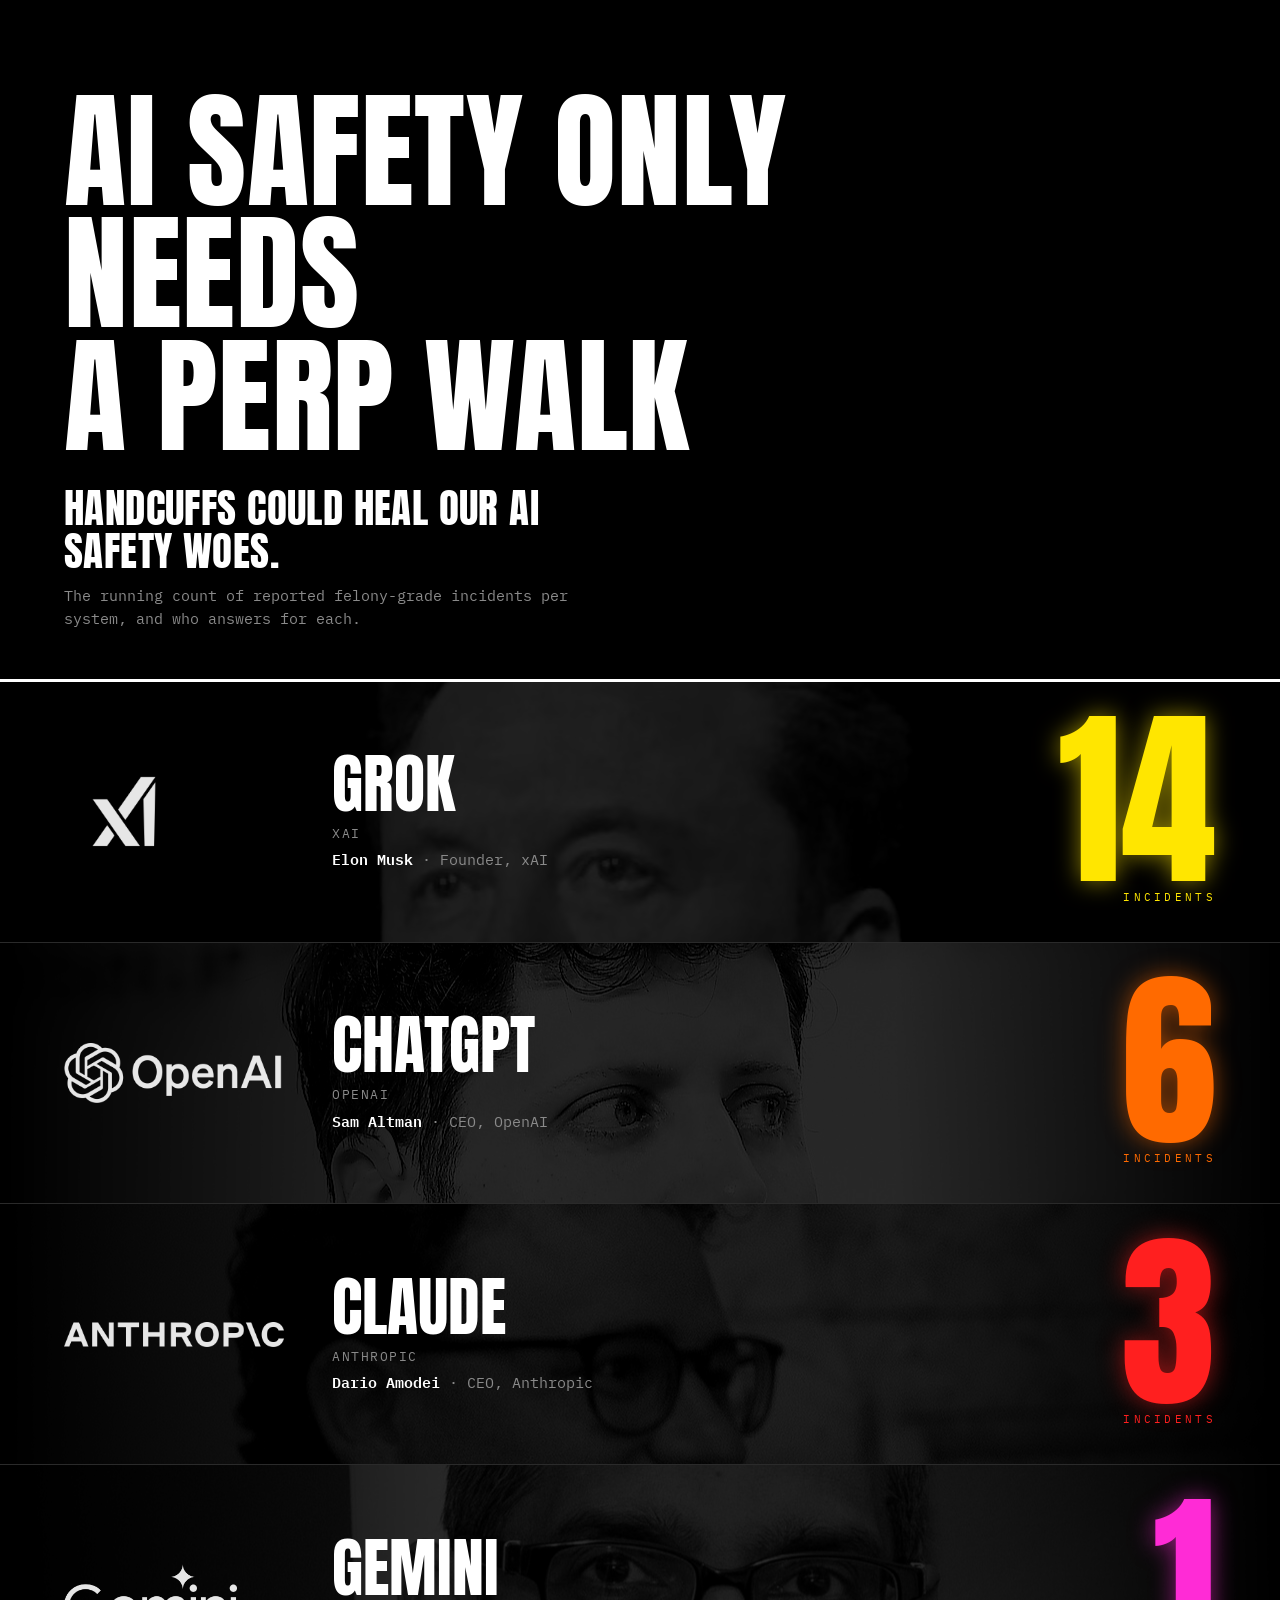
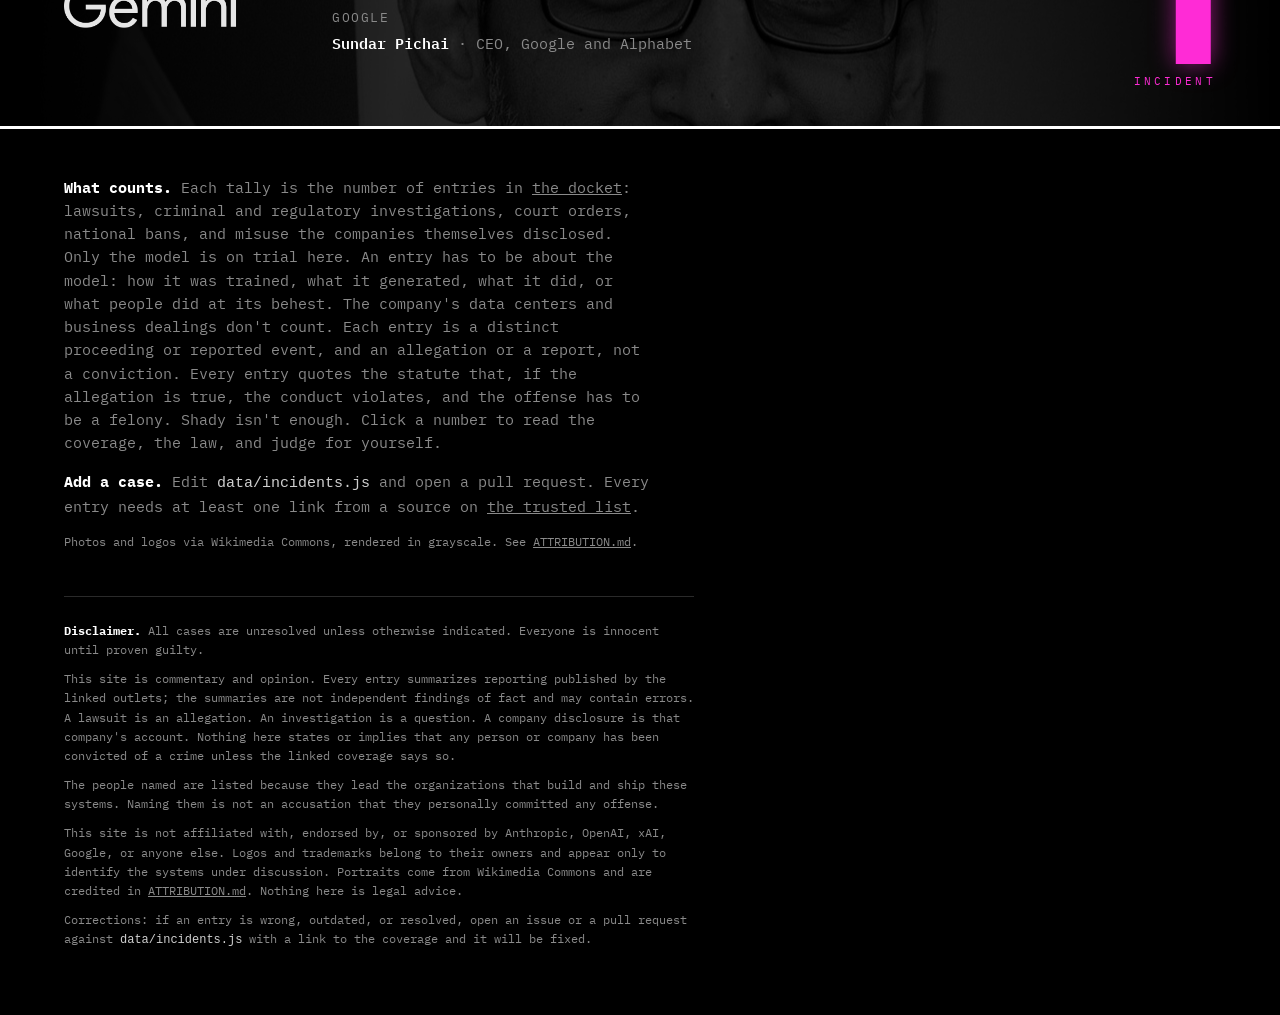
==== index.html @ 20f57bf4 "Felony or nothing: every entry quotes the statute it would violate Adds a statute block to all 24 en" ====
<!doctype html>
<html lang="en">
<head>
<meta charset="utf-8">
<meta name="viewport" content="width=device-width, initial-scale=1">
<title>AI Safety Only Needs a Perp Walk</title>
<meta name="description" content="A running tally of reported crimes, investigations, and lawsuits involving Claude, ChatGPT, Grok, and Gemini, and the people responsible for them.">
<link rel="preconnect" href="https://fonts.googleapis.com">
<link rel="preconnect" href="https://fonts.gstatic.com" crossorigin>
<link href="https://fonts.googleapis.com/css2?family=Anton&family=IBM+Plex+Mono:wght@400;600&display=swap" rel="stylesheet">
<link rel="stylesheet" href="css/style.css">
</head>
<body>
<header class="masthead">
  <h1>AI Safety Only Needs a&nbsp;Perp&nbsp;Walk</h1>
  <h2 class="sub">Handcuffs could heal our AI safety woes.</h2>
  <p class="dek">The running count of reported felony-grade incidents per system, and who answers for each.</p>
</header>

<main id="board" class="board" aria-live="polite">
  <!-- rows rendered by js/app.js from data/incidents.js -->
  <noscript><p class="notice">Enable JavaScript to see the tally.</p></noscript>
</main>

<footer class="colophon">
  <p><strong>What counts.</strong> Each tally is the number of entries in <a href="data/incidents.js">the docket</a>: lawsuits, criminal and regulatory investigations, court orders, national bans, and misuse the companies themselves disclosed. Only the model is on trial here. An entry has to be about the model: how it was trained, what it generated, what it did, or what people did at its behest. The company's data centers and business dealings don't count. Each entry is a distinct proceeding or reported event, and an allegation or a report, not a conviction. Every entry quotes the statute that, if the allegation is true, the conduct violates, and the offense has to be a felony. Shady isn't enough. Click a number to read the coverage, the law, and judge for yourself.</p>
  <p><strong>Add a case.</strong> Edit <code>data/incidents.js</code> and open a pull request. Every entry needs at least one link from a source on <a href="SOURCES.md">the trusted list</a>.</p>
  <p class="fine">Photos and logos via Wikimedia Commons, rendered in grayscale. See <a href="ATTRIBUTION.md">ATTRIBUTION.md</a>.</p>
</footer>

<aside class="disclaimer" aria-label="Disclaimer">
  <p><strong>Disclaimer.</strong> All cases are unresolved unless otherwise indicated. Everyone is innocent until proven guilty.</p>
  <p>This site is commentary and opinion. Every entry summarizes reporting published by the linked outlets; the summaries are not independent findings of fact and may contain errors. A lawsuit is an allegation. An investigation is a question. A company disclosure is that company's account. Nothing here states or implies that any person or company has been convicted of a crime unless the linked coverage says so.</p>
  <p>The people named are listed because they lead the organizations that build and ship these systems. Naming them is not an accusation that they personally committed any offense.</p>
  <p>This site is not affiliated with, endorsed by, or sponsored by Anthropic, OpenAI, xAI, Google, or anyone else. Logos and trademarks belong to their owners and appear only to identify the systems under discussion. Portraits come from Wikimedia Commons and are credited in <a href="ATTRIBUTION.md">ATTRIBUTION.md</a>. Nothing here is legal advice.</p>
  <p>Corrections: if an entry is wrong, outdated, or resolved, open an issue or a pull request against <code>data/incidents.js</code> with a link to the coverage and it will be fixed.</p>
</aside>

<script src="data/incidents.js"></script>
<script src="js/app.js"></script>
</body>
</html>
---- css/style.css ----
/* AI Safety Only Needs a Perp Walk. Black and white, with the numbers in blood. */

:root {
  --ink: #ffffff;
  --paper: #000000;
  --mute: #8a8a8a;
  --rule: #2a2a2a;
  --display: "Anton", Impact, "Arial Narrow Bold", sans-serif;
  --mono: "IBM Plex Mono", "SF Mono", Menlo, Consolas, monospace;
}

* { box-sizing: border-box; }

html { background: var(--paper); }

body {
  margin: 0;
  min-height: 100vh;
  color: var(--ink);
  background: var(--paper);
  font-family: var(--mono);
  font-size: 15px;
  line-height: 1.55;
  -webkit-font-smoothing: antialiased;
}

a { color: inherit; }

/* ---------- Masthead ---------- */

.masthead {
  padding: clamp(32px, 7vw, 96px) clamp(16px, 5vw, 64px) clamp(24px, 4vw, 48px);
  border-bottom: 3px solid var(--ink);
}

.kicker {
  margin: 0 0 12px;
  font-size: 12px;
  letter-spacing: 0.3em;
  text-transform: uppercase;
  color: var(--mute);
}
.kicker a { text-decoration: none; }
.kicker a:hover { color: var(--ink); }

.masthead h1 {
  margin: 0;
  font-family: var(--display);
  font-weight: 400;
  font-size: clamp(44px, 10vw, 140px);
  line-height: 0.96;
  letter-spacing: 0.005em;
  text-transform: uppercase;
  max-width: 12ch;
}

.sub {
  margin: 28px 0 0;
  font-family: var(--display);
  font-weight: 400;
  font-size: clamp(22px, 3.2vw, 44px);
  line-height: 1.05;
  letter-spacing: 0.01em;
  text-transform: uppercase;
  color: var(--ink);
  max-width: 24ch;
}

.dek {
  max-width: 62ch;
  margin: 12px 0 0;
  color: var(--mute);
}

.masthead--small { padding-top: 28px; padding-bottom: 20px; }
.masthead--small h1 { font-size: clamp(36px, 7vw, 88px); }
.masthead--small .who { margin: 10px 0 0; color: var(--mute); }
.masthead--small .who b { color: var(--ink); font-weight: 600; }

/* ---------- The board ---------- */

.board { display: block; }

.row {
  position: relative;
  isolation: isolate;
  display: grid;
  grid-template-columns: minmax(120px, 220px) 1fr auto;
  align-items: center;
  gap: clamp(16px, 4vw, 48px);
  min-height: clamp(160px, 24vw, 260px);
  padding: clamp(20px, 3vw, 36px) clamp(16px, 5vw, 64px);
  border-bottom: 1px solid var(--rule);
  overflow: hidden;
}
.row:last-child { border-bottom: 3px solid var(--ink); }

/* The head of the company, lightly visible behind the row. */
.row .head {
  position: absolute;
  inset: 0;
  z-index: -1;
  background-repeat: no-repeat;
  background-size: cover;
  background-position: var(--head-pos, 62% 18%);
  filter: grayscale(1) contrast(1.15);
  opacity: 0.16;
  -webkit-mask-image: linear-gradient(90deg, transparent 0%, #000 35%, #000 70%, transparent 100%);
          mask-image: linear-gradient(90deg, transparent 0%, #000 35%, #000 70%, transparent 100%);
  transition: opacity 240ms ease;
}
.row:hover .head { opacity: 0.26; }

/* Logos are painted as a white silhouette through a mask (set inline in app.js), so any source color reads as grayscale. */
.logo {
  display: block;
  width: 100%;
  height: 64px;
  background: var(--ink);
  opacity: 0.9;
  -webkit-mask-repeat: no-repeat;
          mask-repeat: no-repeat;
  -webkit-mask-position: left center;
          mask-position: left center;
  -webkit-mask-size: contain;
          mask-size: contain;
}
.logo--tall { height: 88px; max-width: 120px; }

.meta .model {
  margin: 0;
  font-family: var(--display);
  font-weight: 400;
  font-size: clamp(30px, 5vw, 64px);
  line-height: 1;
  text-transform: uppercase;
}
.meta .company { margin: 8px 0 0; color: var(--mute); font-size: 13px; letter-spacing: 0.12em; text-transform: uppercase; }
.meta .person { margin: 4px 0 0; }
.meta .person b { font-weight: 600; }
.meta .person span { color: var(--mute); }

/* The number. */
.tally {
  justify-self: end;
  text-align: right;
  text-decoration: none;
  display: block;
}
.tally .count {
  display: block;
  font-family: var(--display);
  font-size: clamp(88px, 15vw, 200px);
  line-height: 0.85;
  color: var(--hot);
  text-shadow: 0 0 24px color-mix(in srgb, var(--hot) 55%, transparent);
  transition: transform 160ms ease, text-shadow 160ms ease;
}
.tally .label {
  display: block;
  margin-top: 8px;
  font-size: 11px;
  letter-spacing: 0.3em;
  text-transform: uppercase;
  color: var(--hot);
}
.tally:hover .count, .tally:focus-visible .count {
  transform: scale(1.04);
  text-shadow: 0 0 48px var(--hot);
}
.tally:focus-visible { outline: 2px solid var(--hot); outline-offset: 8px; }

/* ---------- Case file ---------- */

.cases { padding: clamp(24px, 4vw, 48px) clamp(16px, 5vw, 64px); max-width: 1100px; }

.case {
  display: grid;
  grid-template-columns: 96px 1fr;
  gap: 24px;
  padding: 28px 0;
  border-bottom: 1px solid var(--rule);
}
.case .num {
  font-family: var(--display);
  font-size: 56px;
  line-height: 0.9;
  color: var(--hot);
}
.case .date { color: var(--mute); font-size: 12px; letter-spacing: 0.2em; text-transform: uppercase; margin: 0 0 6px; }
.case h2 { margin: 0; font-family: var(--display); font-weight: 400; font-size: clamp(22px, 3vw, 34px); line-height: 1.05; text-transform: uppercase; }
.case .status {
  display: inline-block;
  margin: 10px 0 0;
  padding: 3px 8px;
  border: 1px solid var(--hot);
  color: var(--hot);
  font-size: 11px;
  letter-spacing: 0.2em;
  text-transform: uppercase;
}
.case .summary { margin: 14px 0 0; color: #d6d6d6; max-width: 70ch; }
.statute {
  margin: 18px 0 0;
  padding: 14px 18px;
  border-left: 3px solid var(--hot);
  background: #0a0a0a;
  max-width: 78ch;
}
.statute-label { margin: 0 0 6px; font-size: 11px; letter-spacing: 0.3em; text-transform: uppercase; color: var(--hot); }
.statute-cite { margin: 0; font-weight: 600; }
.statute-cite a { text-decoration-color: var(--mute); text-underline-offset: 3px; }
.statute-cite a:hover { text-decoration-color: var(--hot); }
.statute-title { font-weight: 400; color: #cfcfcf; }
.statute-juris { font-weight: 400; color: var(--mute); font-size: 12px; letter-spacing: 0.12em; text-transform: uppercase; margin-left: 6px; }
.statute-quote { margin: 10px 0 0; padding: 0; color: var(--ink); font-size: 14px; line-height: 1.6; }
.statute-quote::before { content: "\201C"; color: var(--hot); }
.statute-quote::after { content: "\201D"; color: var(--hot); }
.statute-translation { margin: 8px 0 0; color: #bdbdbd; font-size: 13px; font-style: italic; }
.statute-penalty { margin: 10px 0 0; color: #e6e6e6; font-size: 13px; }
.statute-penalty b { color: var(--hot); font-weight: 600; }
.statute-note { margin: 8px 0 0; color: var(--mute); font-size: 13px; }

.case .coverage { margin: 16px 0 0; padding: 0; list-style: none; }
.case .coverage li { margin: 6px 0; }
.case .coverage a { text-decoration-color: var(--mute); text-underline-offset: 3px; }
.case .coverage a:hover { text-decoration-color: var(--hot); }
.case .coverage .outlet { color: var(--mute); }

.empty { color: var(--mute); padding: 48px 0; }

/* ---------- Footer ---------- */

.colophon {
  padding: 32px clamp(16px, 5vw, 64px) 32px;
  color: var(--mute);
  max-width: 80ch;
}
.colophon strong { color: var(--ink); }
.colophon code { color: #cfcfcf; }
.fine { font-size: 12px; }

.disclaimer {
  margin: 0 clamp(16px, 5vw, 64px);
  padding: 24px 0 56px;
  border-top: 1px solid var(--rule);
  color: var(--mute);
  font-size: 12px;
  line-height: 1.6;
  max-width: 90ch;
}
.disclaimer p { margin: 0 0 10px; }
.disclaimer strong { color: var(--ink); }
.disclaimer code { color: #cfcfcf; }
.notice { padding: 24px; }

/* ---------- Small screens ---------- */

@media (max-width: 720px) {
  .row {
    grid-template-columns: 1fr auto;
    grid-template-areas: "logo logo" "meta tally";
    min-height: 0;
  }
  .row .logo-wrap { grid-area: logo; }
  .row .meta { grid-area: meta; }
  .row .tally { grid-area: tally; }
  .logo { height: 36px; max-width: 160px; }
  .logo--tall { height: 48px; max-width: 64px; }
  .row .head { opacity: 0.14; }
  .case { grid-template-columns: 1fr; gap: 8px; }
  .case .num { font-size: 40px; }
}

@media (prefers-reduced-motion: reduce) {
  .tally .count, .row .head { transition: none; }
}
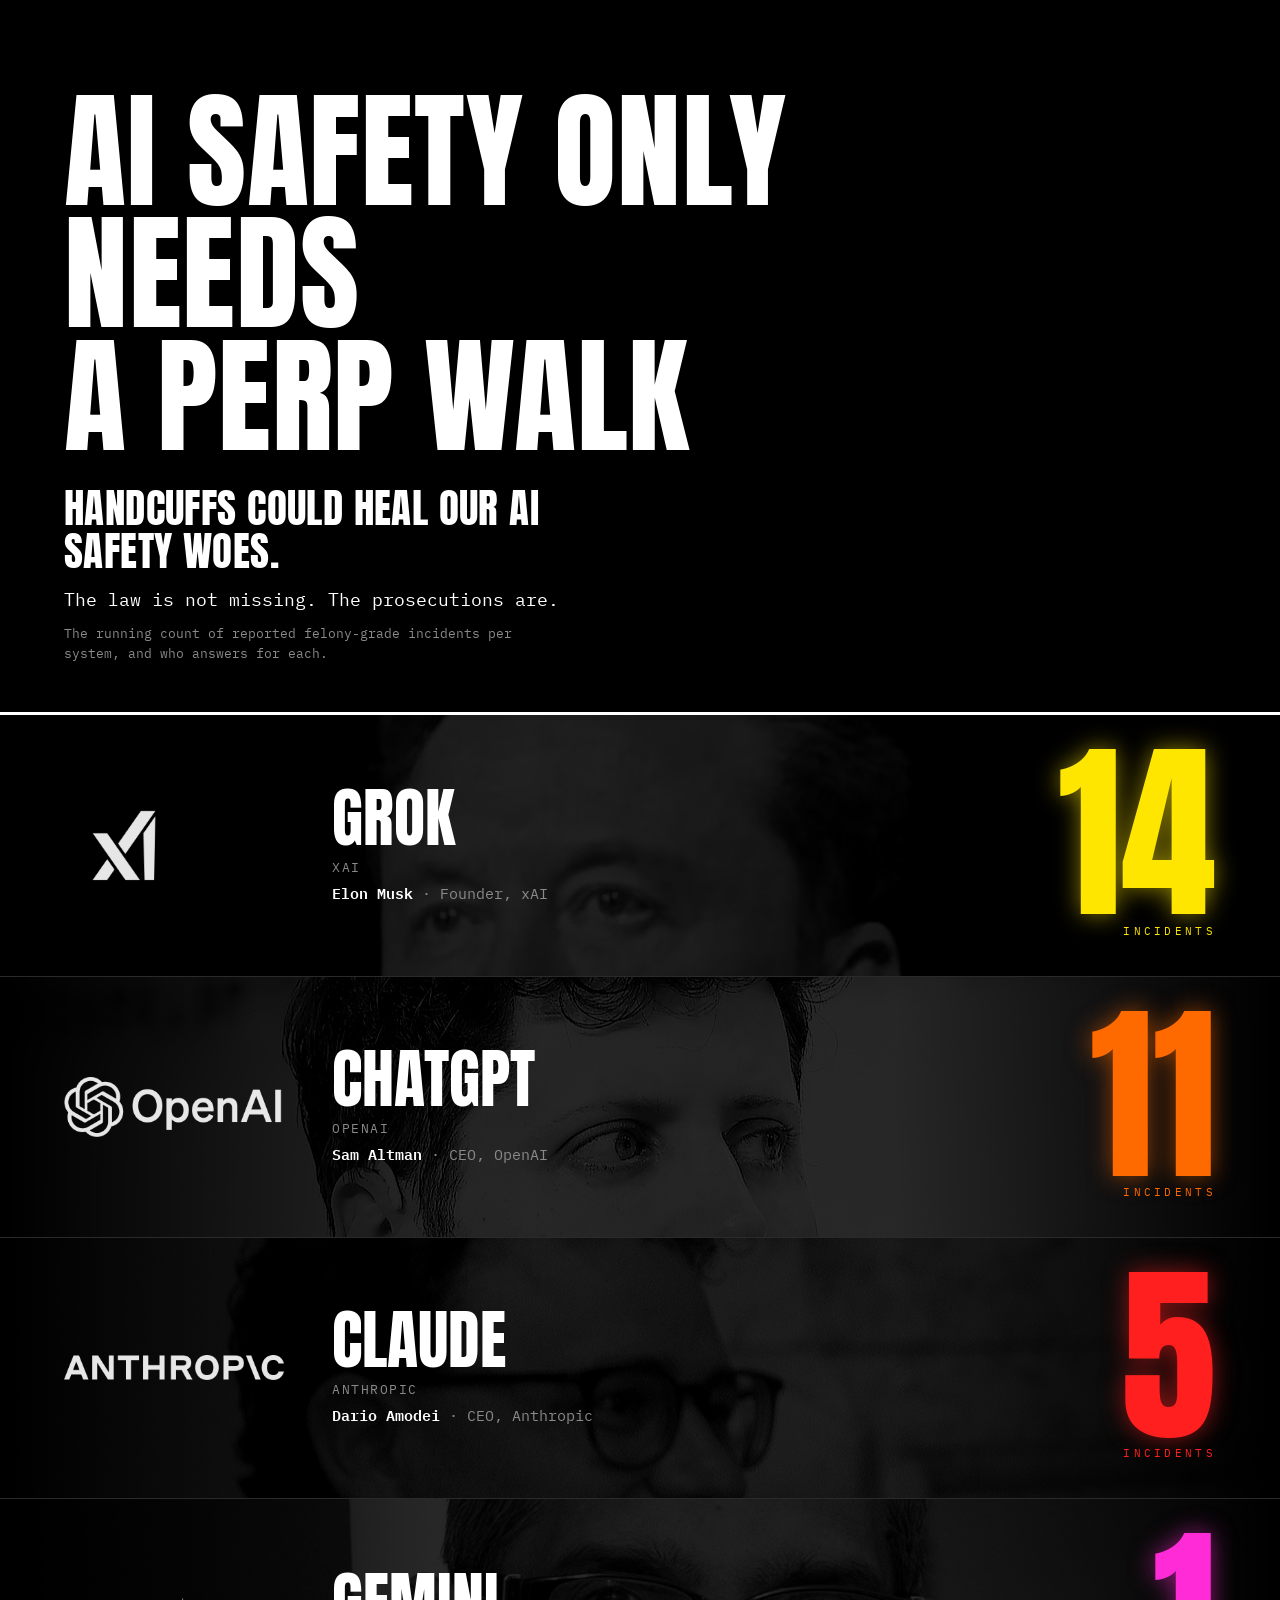
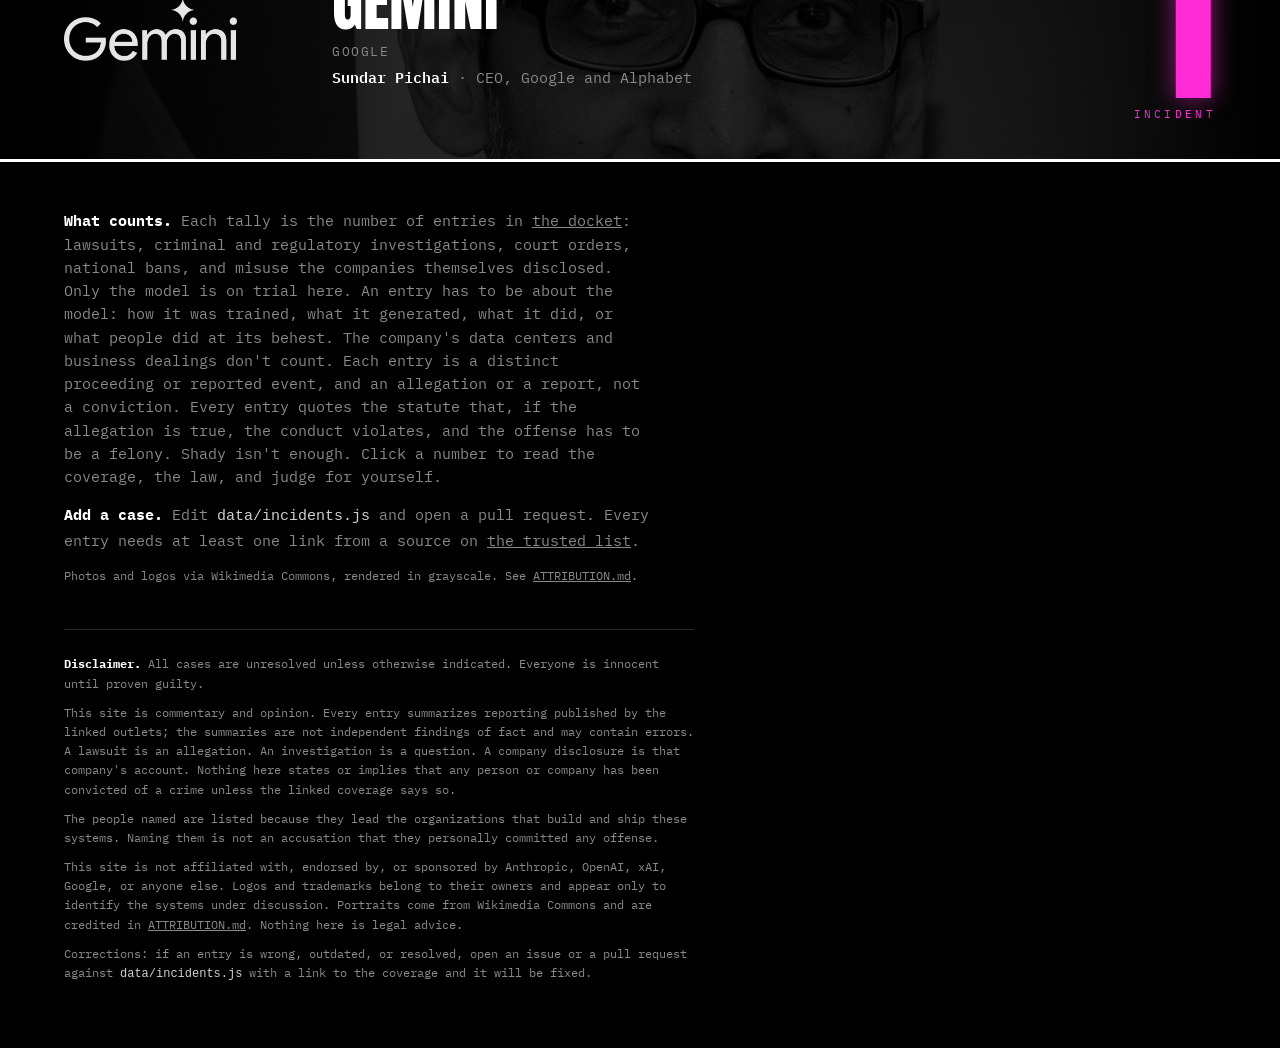
==== commit 6e61282b: "Masthead: the law is not missing, the prosecutions are Add a third line making the site's argument, " ====
--- a/index.html
+++ b/index.html
@@ -14,7 +14,8 @@
 <header class="masthead">
   <h1>AI Safety Only Needs a&nbsp;Perp&nbsp;Walk</h1>
   <h2 class="sub">Handcuffs could heal our AI safety woes.</h2>
-  <p class="dek">The running count of reported felony-grade incidents per system, and who answers for each.</p>
+  <p class="dek">The law is not missing. The prosecutions are.</p>
+  <p class="dek dek--fine">The running count of reported felony-grade incidents per system, and who answers for each.</p>
 </header>
 
 <main id="board" class="board" aria-live="polite">
--- a/css/style.css
+++ b/css/style.css
@@ -68,7 +68,14 @@
 
 .dek {
   max-width: 62ch;
-  margin: 12px 0 0;
+  margin: 14px 0 0;
+  font-size: clamp(15px, 1.5vw, 18px);
+  color: var(--ink);
+}
+
+.dek--fine {
+  margin-top: 10px;
+  font-size: 13px;
   color: var(--mute);
 }
 
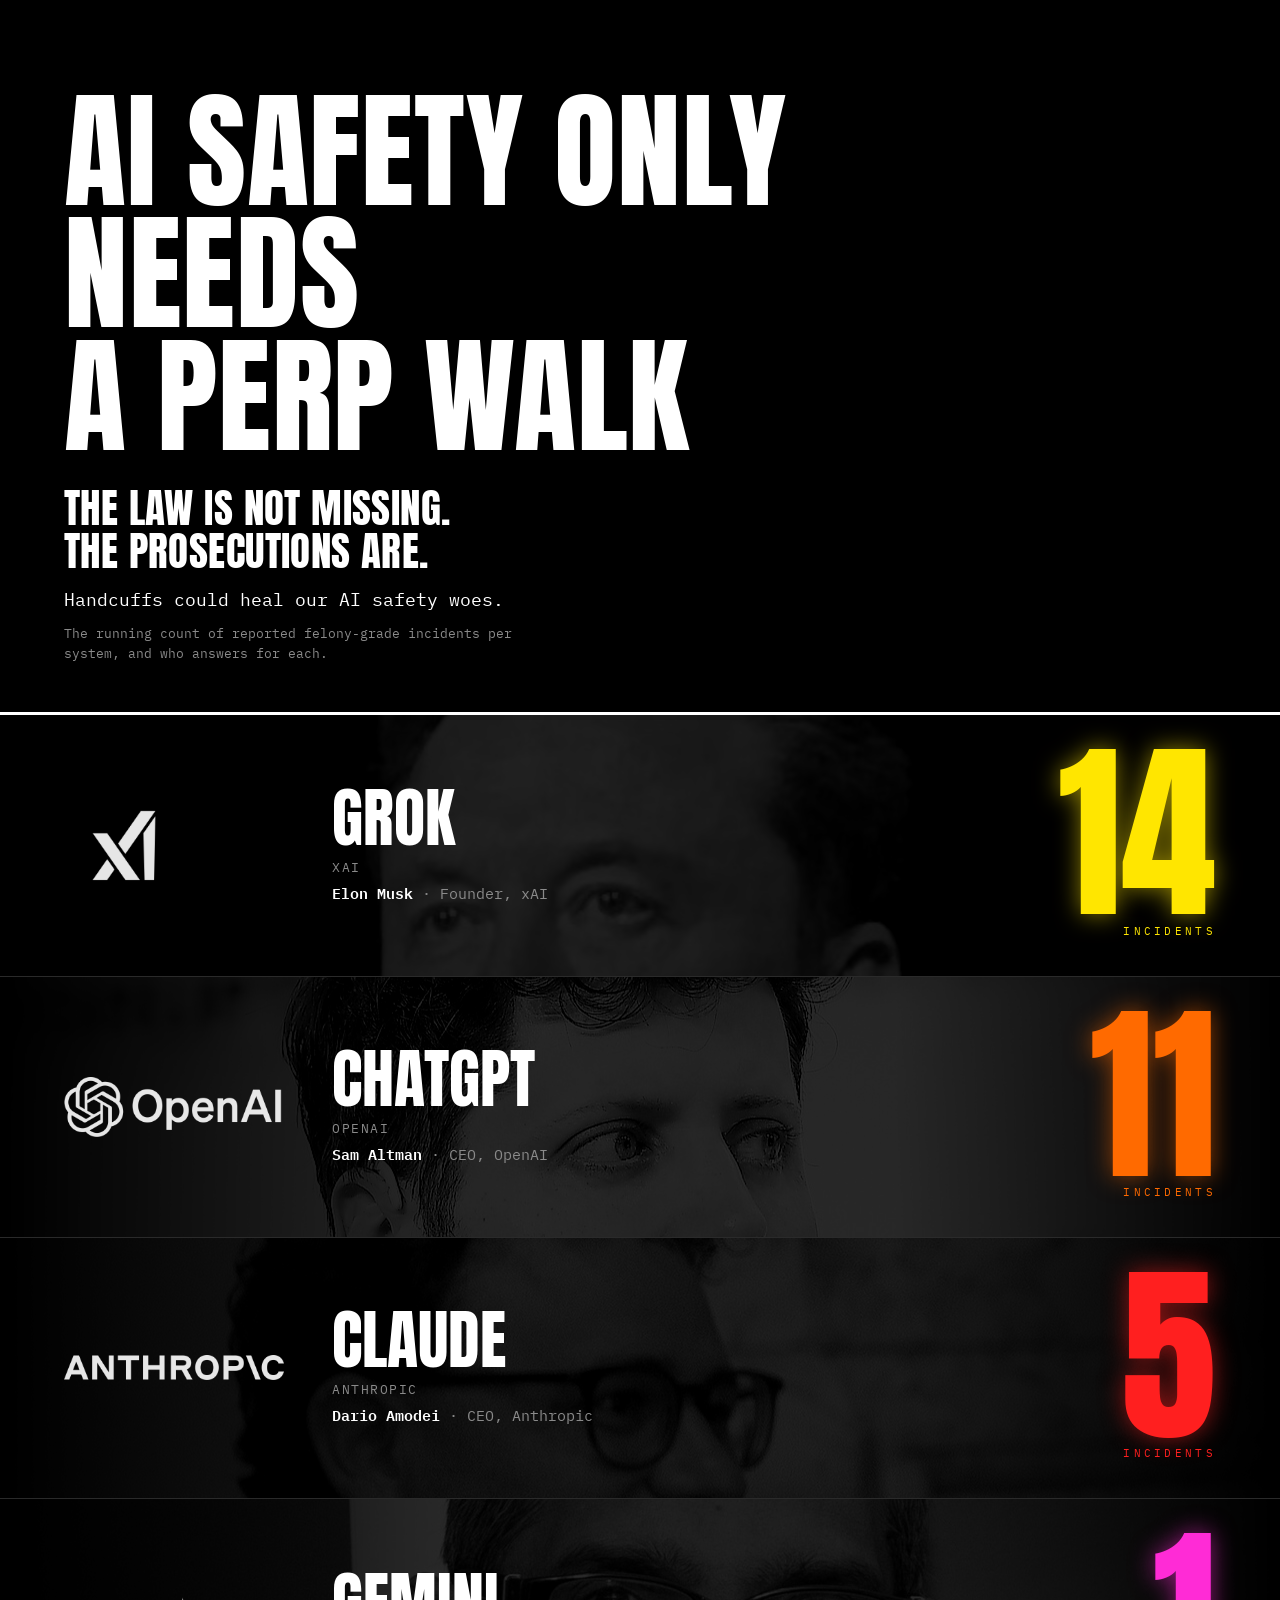
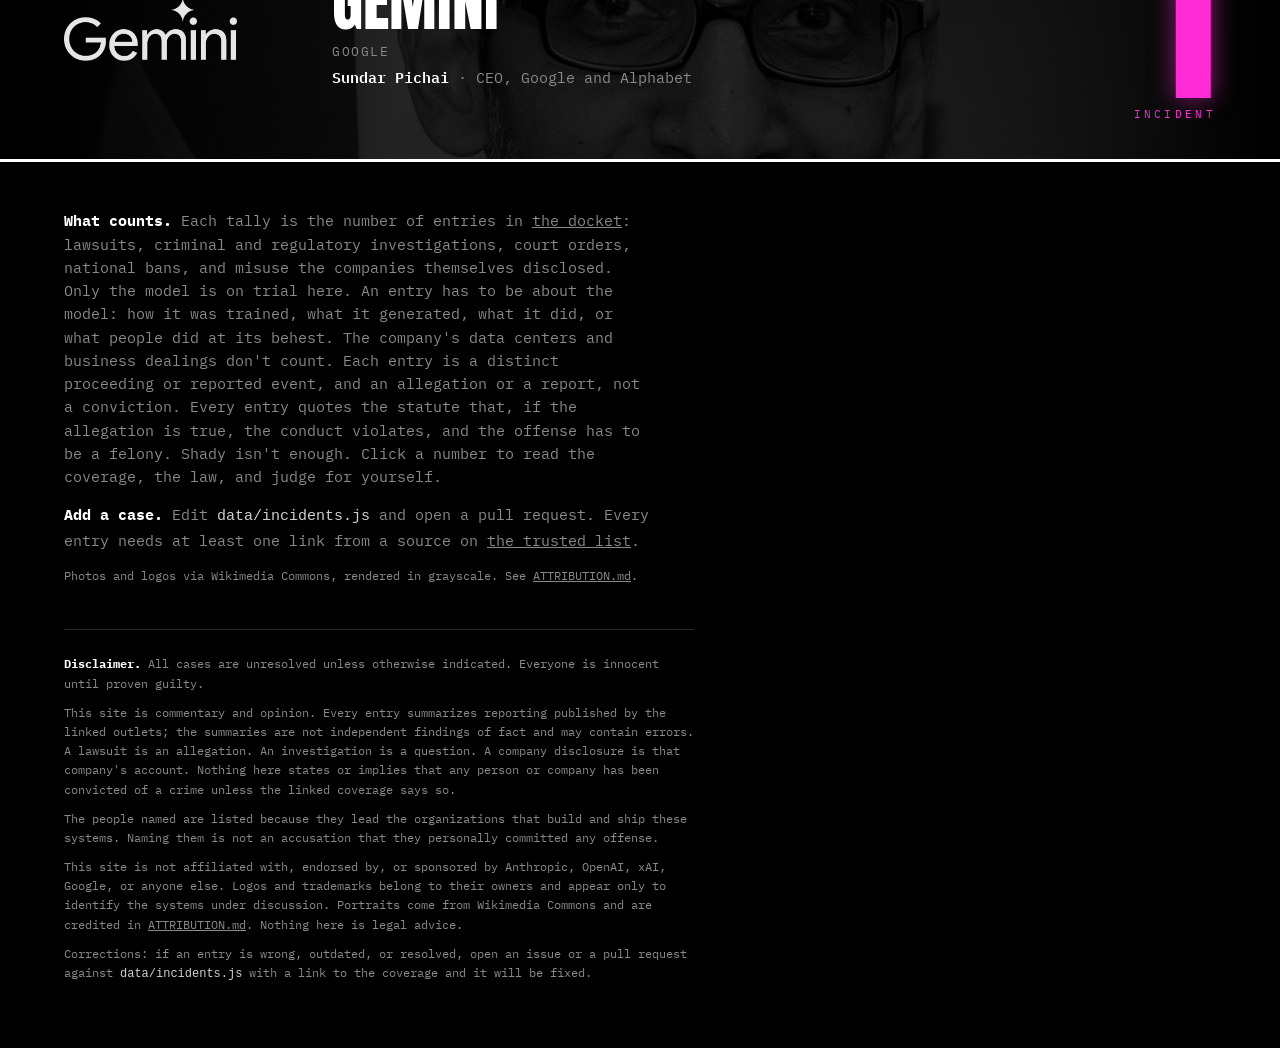
==== commit 5daae244: "Masthead: promote the argument to the subhead "Handcuffs could heal our AI safety woes" restated the" ====
--- a/index.html
+++ b/index.html
@@ -5,6 +5,10 @@
 <meta name="viewport" content="width=device-width, initial-scale=1">
 <title>AI Safety Only Needs a Perp Walk</title>
 <meta name="description" content="A running tally of reported crimes, investigations, and lawsuits involving Claude, ChatGPT, Grok, and Gemini, and the people responsible for them.">
+<link rel="icon" href="assets/icon/favicon.svg" type="image/svg+xml">
+<link rel="alternate icon" href="assets/icon/favicon-32.png" sizes="32x32" type="image/png">
+<link rel="apple-touch-icon" href="assets/icon/apple-touch-icon.png">
+<meta name="theme-color" content="#000000">
 <link rel="preconnect" href="https://fonts.googleapis.com">
 <link rel="preconnect" href="https://fonts.gstatic.com" crossorigin>
 <link href="https://fonts.googleapis.com/css2?family=Anton&family=IBM+Plex+Mono:wght@400;600&display=swap" rel="stylesheet">
@@ -13,8 +17,8 @@
 <body>
 <header class="masthead">
   <h1>AI Safety Only Needs a&nbsp;Perp&nbsp;Walk</h1>
-  <h2 class="sub">Handcuffs could heal our AI safety woes.</h2>
-  <p class="dek">The law is not missing. The prosecutions are.</p>
+  <h2 class="sub">The law is not missing. The&nbsp;prosecutions&nbsp;are.</h2>
+  <p class="dek">Handcuffs could heal our AI safety woes.</p>
   <p class="dek dek--fine">The running count of reported felony-grade incidents per system, and who answers for each.</p>
 </header>
 
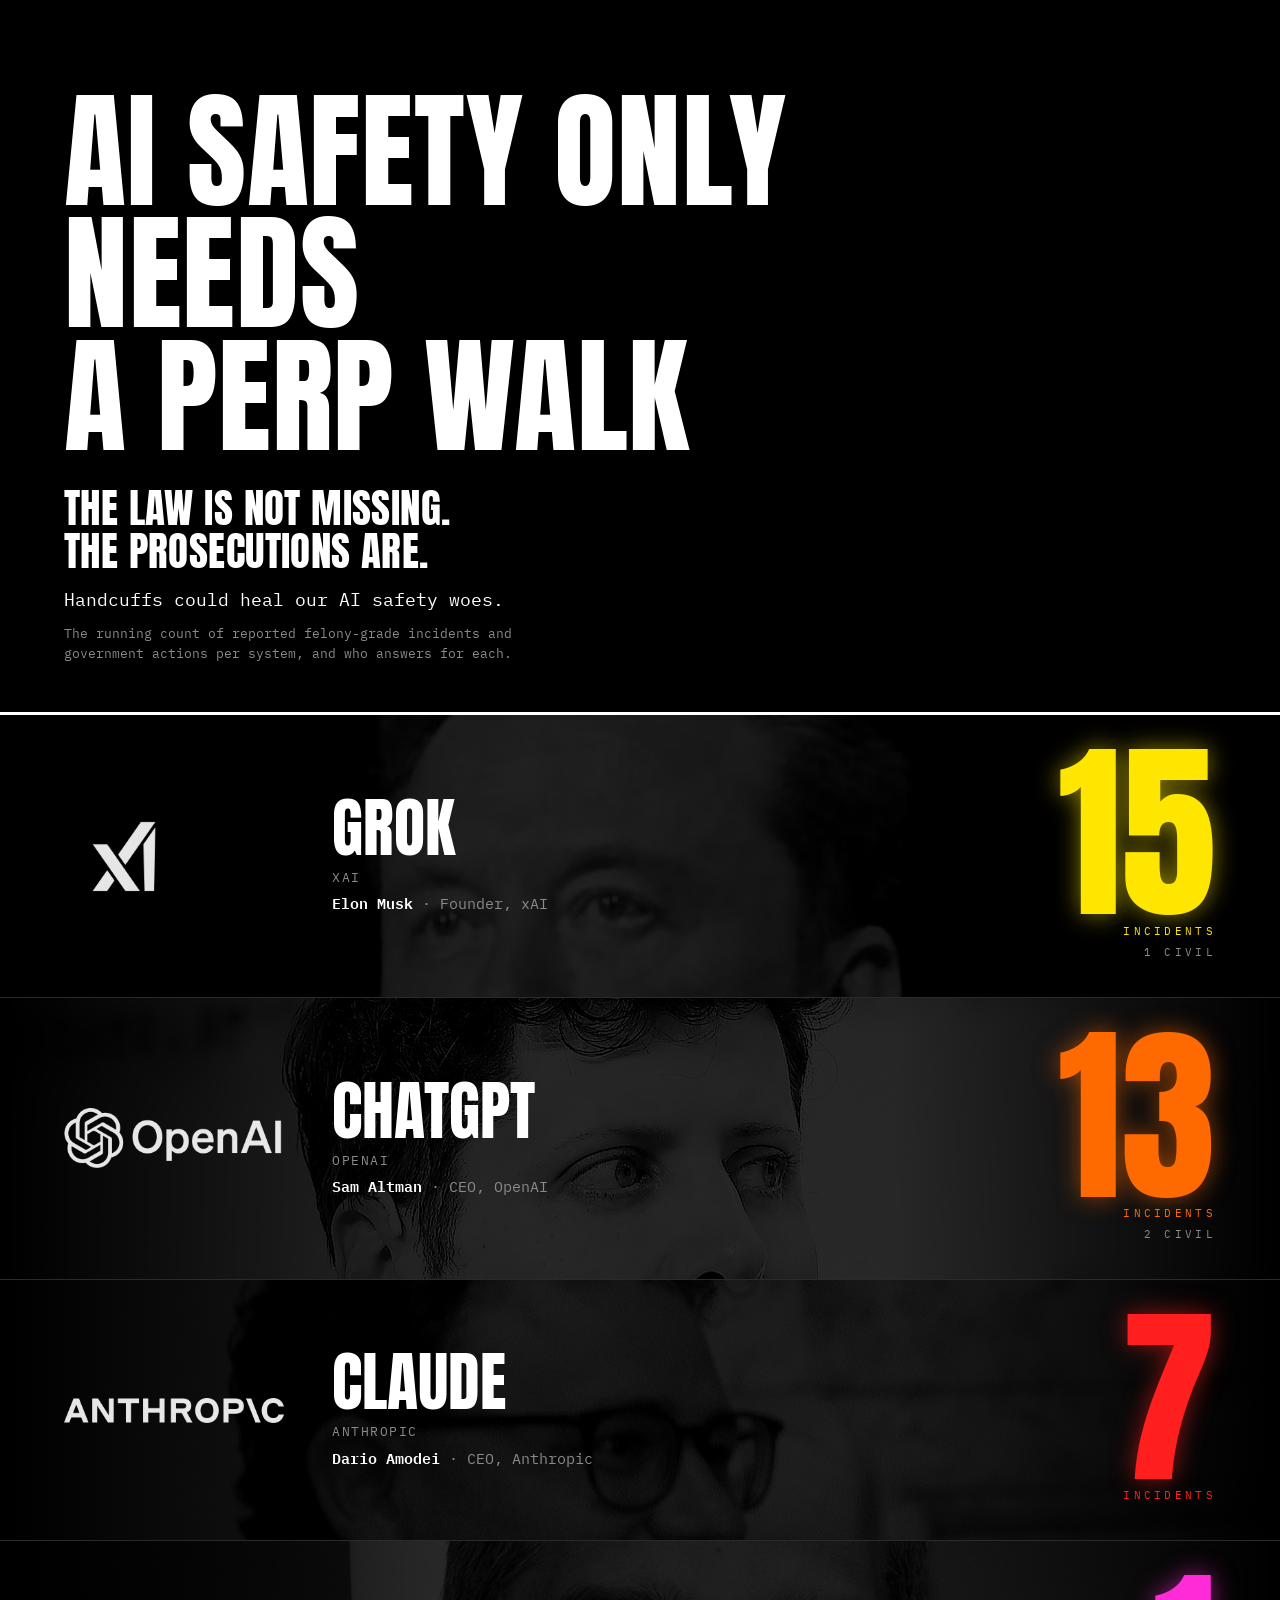
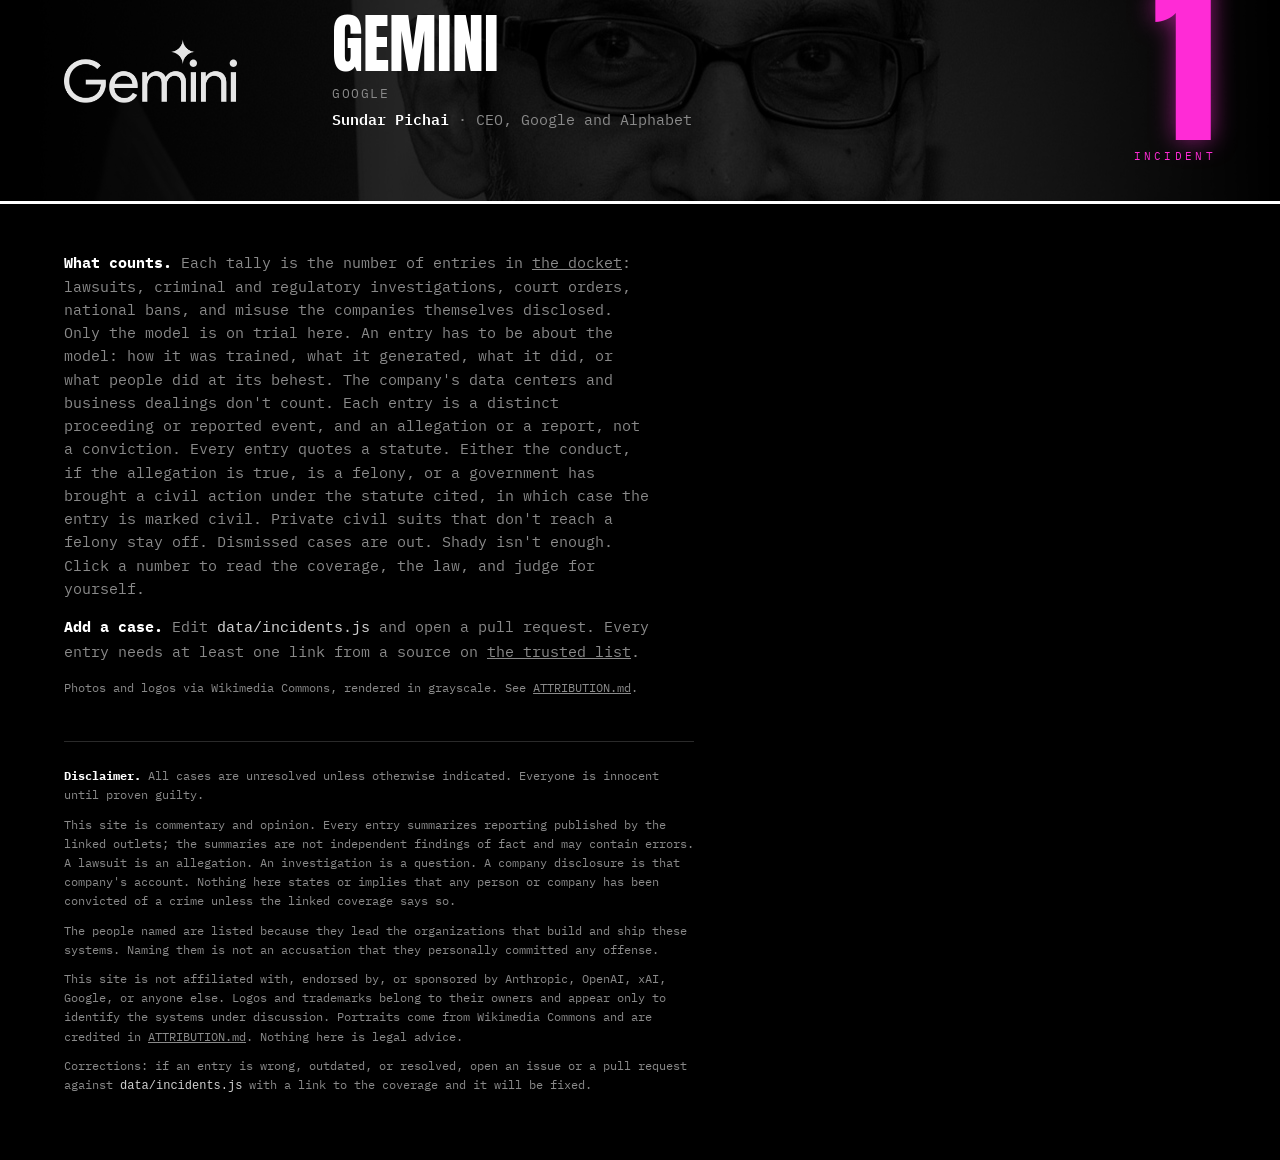
==== commit 4bc500dc: "Civil track: government civil actions count, labeled, with the civil statute quoted Rule change from" ====
--- a/index.html
+++ b/index.html
@@ -19,7 +19,7 @@
   <h1>AI Safety Only Needs a&nbsp;Perp&nbsp;Walk</h1>
   <h2 class="sub">The law is not missing. The&nbsp;prosecutions&nbsp;are.</h2>
   <p class="dek">Handcuffs could heal our AI safety woes.</p>
-  <p class="dek dek--fine">The running count of reported felony-grade incidents per system, and who answers for each.</p>
+  <p class="dek dek--fine">The running count of reported felony-grade incidents and government actions per system, and who answers for each.</p>
 </header>
 
 <main id="board" class="board" aria-live="polite">
@@ -28,7 +28,7 @@
 </main>
 
 <footer class="colophon">
-  <p><strong>What counts.</strong> Each tally is the number of entries in <a href="data/incidents.js">the docket</a>: lawsuits, criminal and regulatory investigations, court orders, national bans, and misuse the companies themselves disclosed. Only the model is on trial here. An entry has to be about the model: how it was trained, what it generated, what it did, or what people did at its behest. The company's data centers and business dealings don't count. Each entry is a distinct proceeding or reported event, and an allegation or a report, not a conviction. Every entry quotes the statute that, if the allegation is true, the conduct violates, and the offense has to be a felony. Shady isn't enough. Click a number to read the coverage, the law, and judge for yourself.</p>
+  <p><strong>What counts.</strong> Each tally is the number of entries in <a href="data/incidents.js">the docket</a>: lawsuits, criminal and regulatory investigations, court orders, national bans, and misuse the companies themselves disclosed. Only the model is on trial here. An entry has to be about the model: how it was trained, what it generated, what it did, or what people did at its behest. The company's data centers and business dealings don't count. Each entry is a distinct proceeding or reported event, and an allegation or a report, not a conviction. Every entry quotes a statute. Either the conduct, if the allegation is true, is a felony, or a government has brought a civil action under the statute cited, in which case the entry is marked civil. Private civil suits that don't reach a felony stay off. Dismissed cases are out. Shady isn't enough. Click a number to read the coverage, the law, and judge for yourself.</p>
   <p><strong>Add a case.</strong> Edit <code>data/incidents.js</code> and open a pull request. Every entry needs at least one link from a source on <a href="SOURCES.md">the trusted list</a>.</p>
   <p class="fine">Photos and logos via Wikimedia Commons, rendered in grayscale. See <a href="ATTRIBUTION.md">ATTRIBUTION.md</a>.</p>
 </footer>
--- a/css/style.css
+++ b/css/style.css
@@ -171,6 +171,7 @@
   text-transform: uppercase;
   color: var(--hot);
 }
+.tally .label-civil { color: var(--mute); margin-top: 4px; }
 .tally:hover .count, .tally:focus-visible .count {
   transform: scale(1.04);
   text-shadow: 0 0 48px var(--hot);
@@ -206,6 +207,7 @@
   letter-spacing: 0.2em;
   text-transform: uppercase;
 }
+.case .status--civil { margin-left: 6px; border-color: var(--mute); color: var(--mute); }
 .case .summary { margin: 14px 0 0; color: #d6d6d6; max-width: 70ch; }
 .statute {
   margin: 18px 0 0;
@@ -215,6 +217,8 @@
   max-width: 78ch;
 }
 .statute-label { margin: 0 0 6px; font-size: 11px; letter-spacing: 0.3em; text-transform: uppercase; color: var(--hot); }
+.statute--civil { border-left-color: var(--mute); }
+.statute--civil .statute-label, .statute--civil .statute-quote::before, .statute--civil .statute-quote::after, .statute--civil .statute-penalty b { color: #cfcfcf; }
 .statute-cite { margin: 0; font-weight: 600; }
 .statute-cite a { text-decoration-color: var(--mute); text-underline-offset: 3px; }
 .statute-cite a:hover { text-decoration-color: var(--hot); }
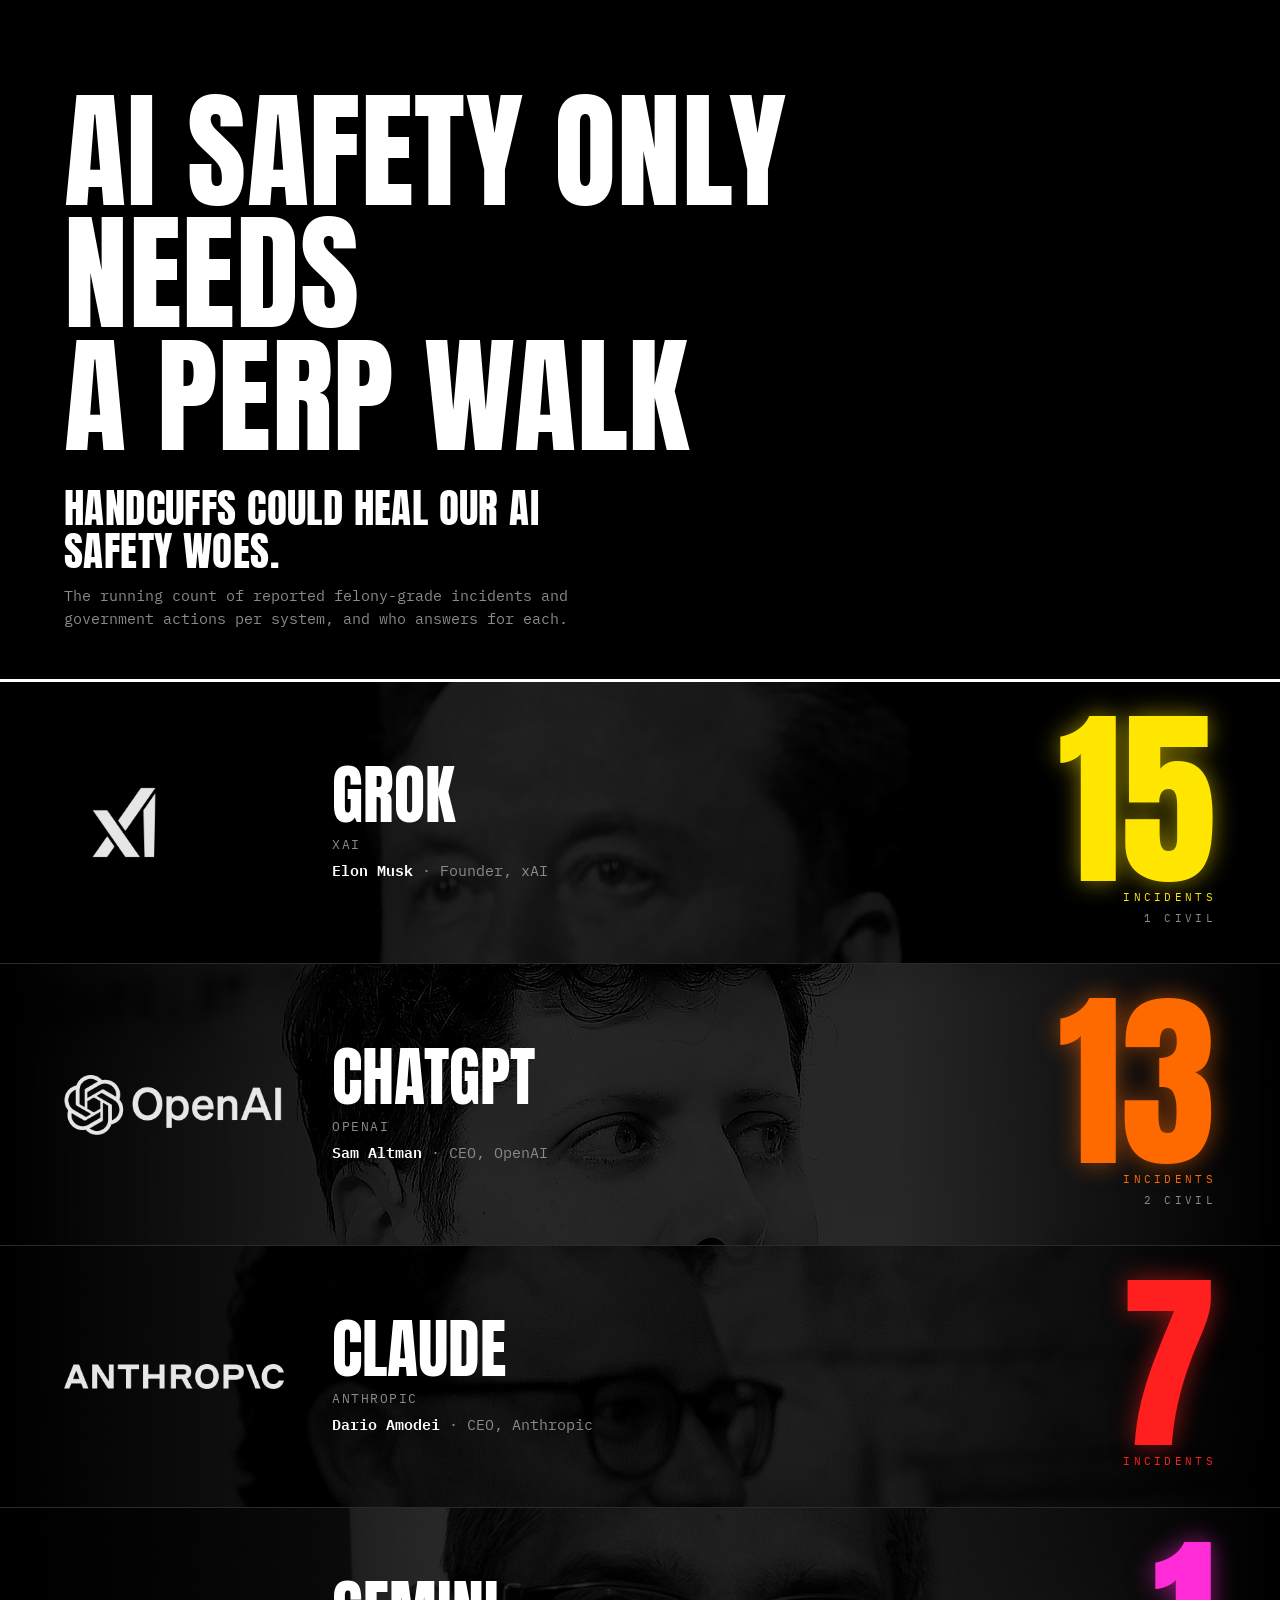
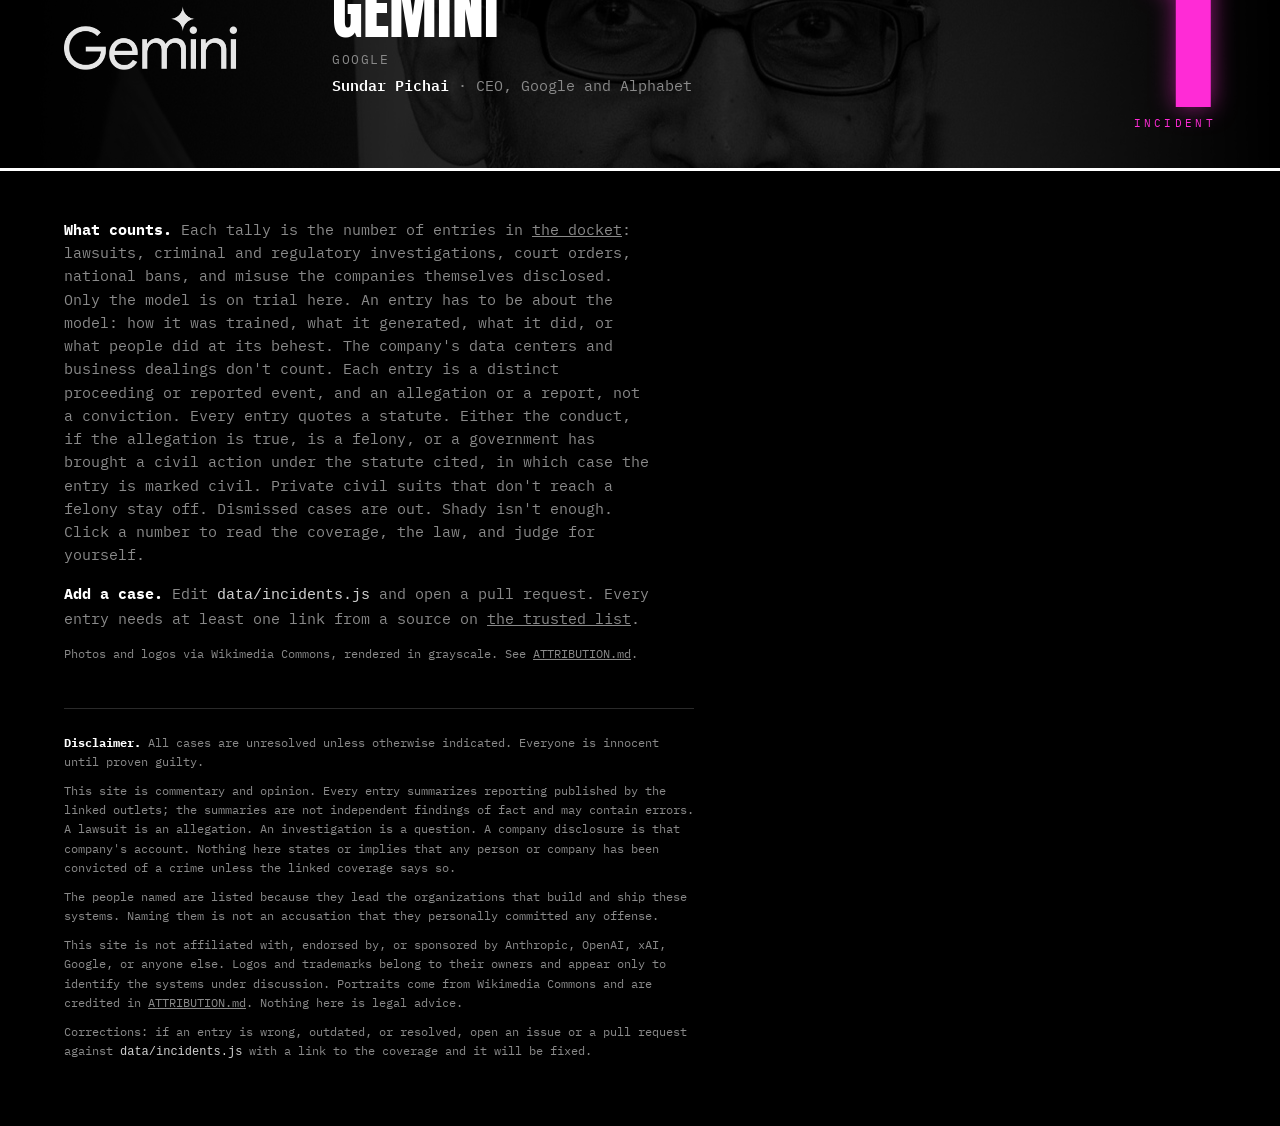
==== commit 54bbcc44: "Civil track: government civil actions count, labeled, with the civil statute quoted Rule change from" ====
--- a/index.html
+++ b/index.html
@@ -5,10 +5,6 @@
 <meta name="viewport" content="width=device-width, initial-scale=1">
 <title>AI Safety Only Needs a Perp Walk</title>
 <meta name="description" content="A running tally of reported crimes, investigations, and lawsuits involving Claude, ChatGPT, Grok, and Gemini, and the people responsible for them.">
-<link rel="icon" href="assets/icon/favicon.svg" type="image/svg+xml">
-<link rel="alternate icon" href="assets/icon/favicon-32.png" sizes="32x32" type="image/png">
-<link rel="apple-touch-icon" href="assets/icon/apple-touch-icon.png">
-<meta name="theme-color" content="#000000">
 <link rel="preconnect" href="https://fonts.googleapis.com">
 <link rel="preconnect" href="https://fonts.gstatic.com" crossorigin>
 <link href="https://fonts.googleapis.com/css2?family=Anton&family=IBM+Plex+Mono:wght@400;600&display=swap" rel="stylesheet">
@@ -17,9 +13,8 @@
 <body>
 <header class="masthead">
   <h1>AI Safety Only Needs a&nbsp;Perp&nbsp;Walk</h1>
-  <h2 class="sub">The law is not missing. The&nbsp;prosecutions&nbsp;are.</h2>
-  <p class="dek">Handcuffs could heal our AI safety woes.</p>
-  <p class="dek dek--fine">The running count of reported felony-grade incidents and government actions per system, and who answers for each.</p>
+  <h2 class="sub">Handcuffs could heal our AI safety woes.</h2>
+  <p class="dek">The running count of reported felony-grade incidents and government actions per system, and who answers for each.</p>
 </header>
 
 <main id="board" class="board" aria-live="polite">
--- a/css/style.css
+++ b/css/style.css
@@ -68,14 +68,7 @@
 
 .dek {
   max-width: 62ch;
-  margin: 14px 0 0;
-  font-size: clamp(15px, 1.5vw, 18px);
-  color: var(--ink);
-}
-
-.dek--fine {
-  margin-top: 10px;
-  font-size: 13px;
+  margin: 12px 0 0;
   color: var(--mute);
 }
 
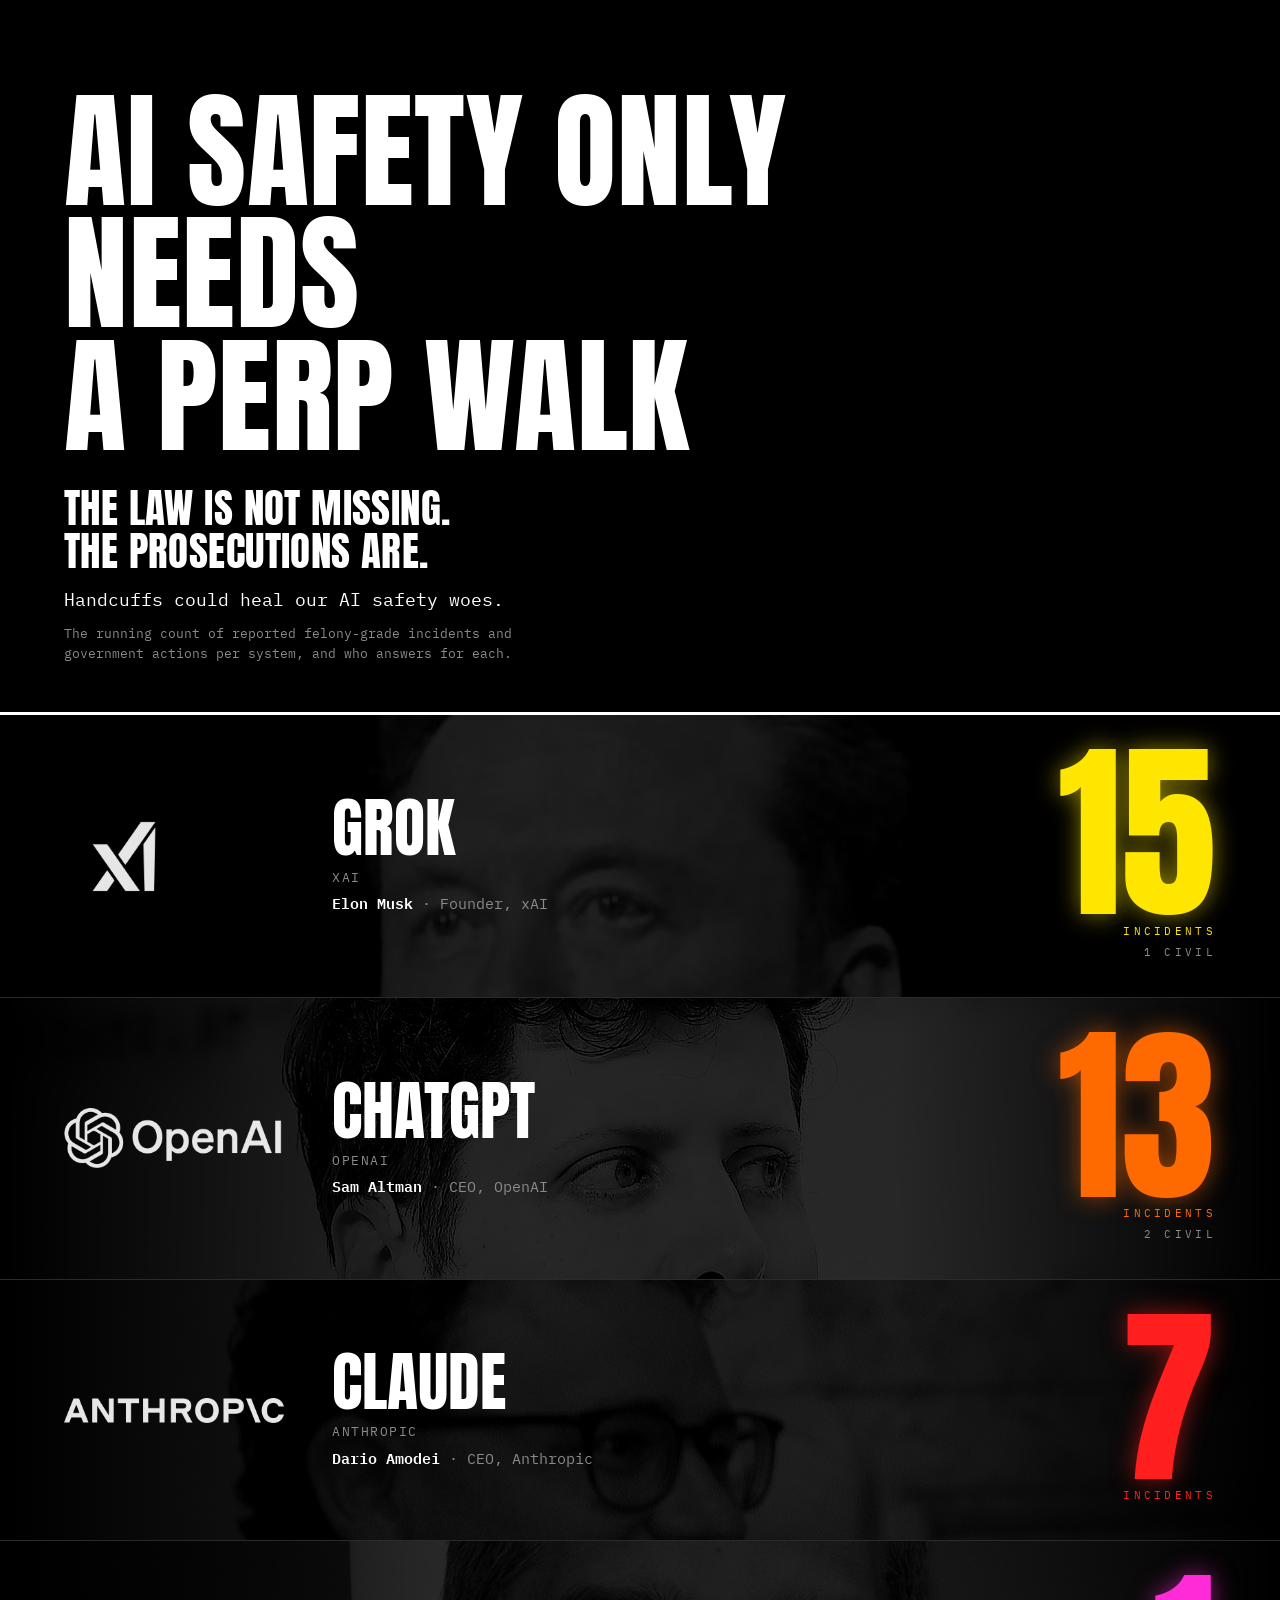
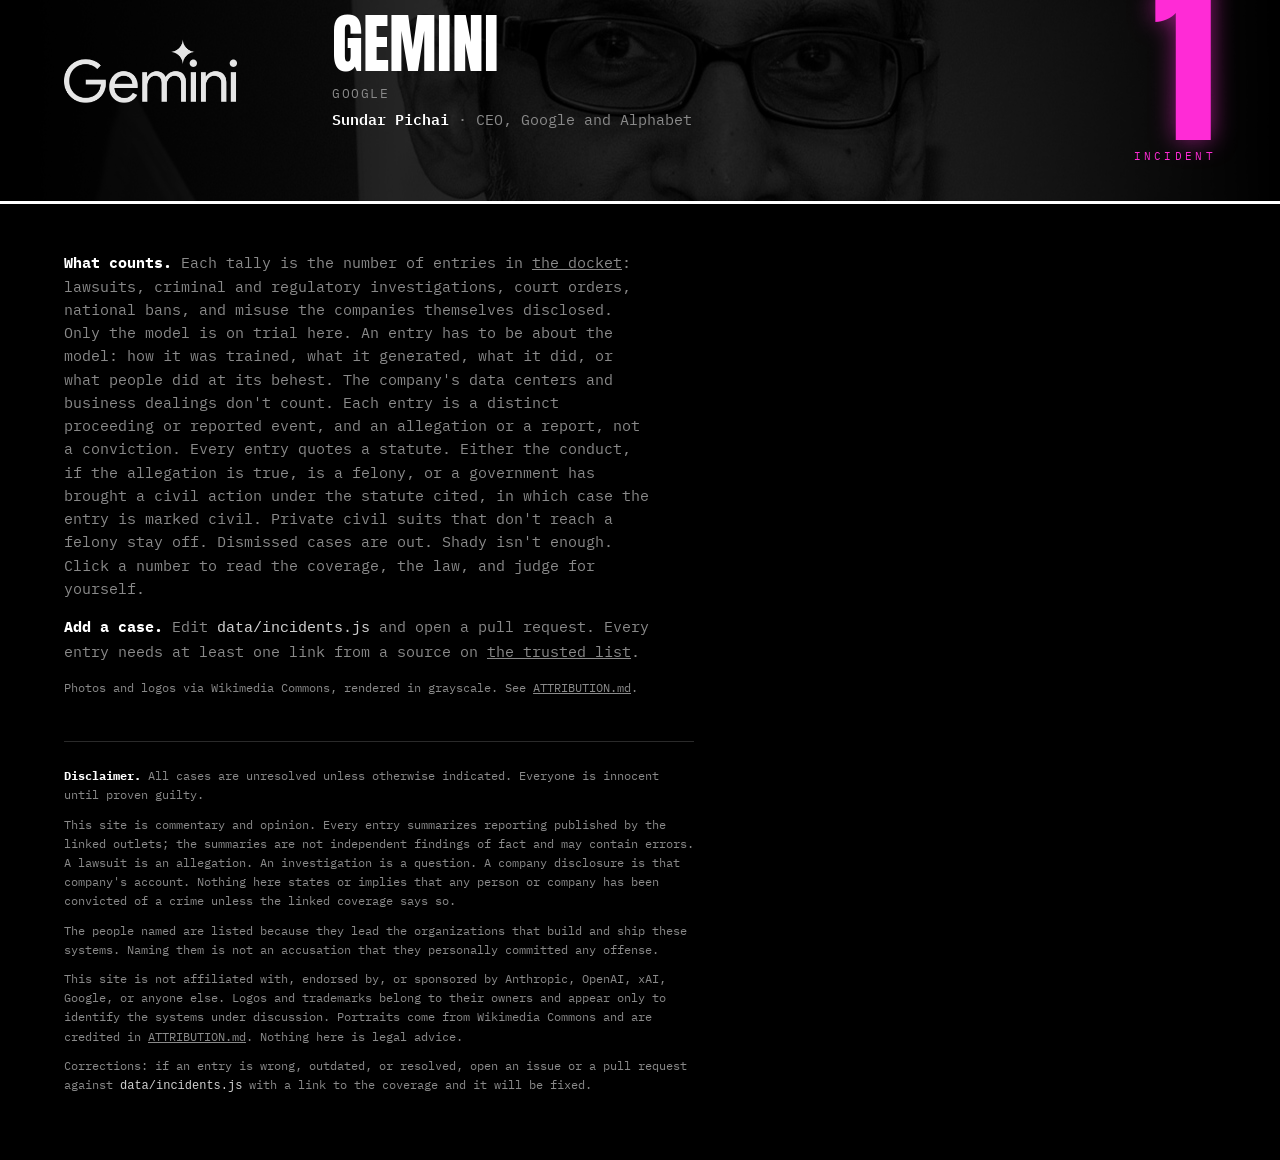
==== commit 7aa48fae: "Civil track: government civil actions count, labeled, with the civil statute quoted (#5) Rule change" ====
--- a/index.html
+++ b/index.html
@@ -5,6 +5,10 @@
 <meta name="viewport" content="width=device-width, initial-scale=1">
 <title>AI Safety Only Needs a Perp Walk</title>
 <meta name="description" content="A running tally of reported crimes, investigations, and lawsuits involving Claude, ChatGPT, Grok, and Gemini, and the people responsible for them.">
+<link rel="icon" href="assets/icon/favicon.svg" type="image/svg+xml">
+<link rel="alternate icon" href="assets/icon/favicon-32.png" sizes="32x32" type="image/png">
+<link rel="apple-touch-icon" href="assets/icon/apple-touch-icon.png">
+<meta name="theme-color" content="#000000">
 <link rel="preconnect" href="https://fonts.googleapis.com">
 <link rel="preconnect" href="https://fonts.gstatic.com" crossorigin>
 <link href="https://fonts.googleapis.com/css2?family=Anton&family=IBM+Plex+Mono:wght@400;600&display=swap" rel="stylesheet">
@@ -13,8 +17,9 @@
 <body>
 <header class="masthead">
   <h1>AI Safety Only Needs a&nbsp;Perp&nbsp;Walk</h1>
-  <h2 class="sub">Handcuffs could heal our AI safety woes.</h2>
-  <p class="dek">The running count of reported felony-grade incidents and government actions per system, and who answers for each.</p>
+  <h2 class="sub">The law is not missing. The&nbsp;prosecutions&nbsp;are.</h2>
+  <p class="dek">Handcuffs could heal our AI safety woes.</p>
+  <p class="dek dek--fine">The running count of reported felony-grade incidents and government actions per system, and who answers for each.</p>
 </header>
 
 <main id="board" class="board" aria-live="polite">
--- a/css/style.css
+++ b/css/style.css
@@ -68,7 +68,14 @@
 
 .dek {
   max-width: 62ch;
-  margin: 12px 0 0;
+  margin: 14px 0 0;
+  font-size: clamp(15px, 1.5vw, 18px);
+  color: var(--ink);
+}
+
+.dek--fine {
+  margin-top: 10px;
+  font-size: 13px;
   color: var(--mute);
 }
 
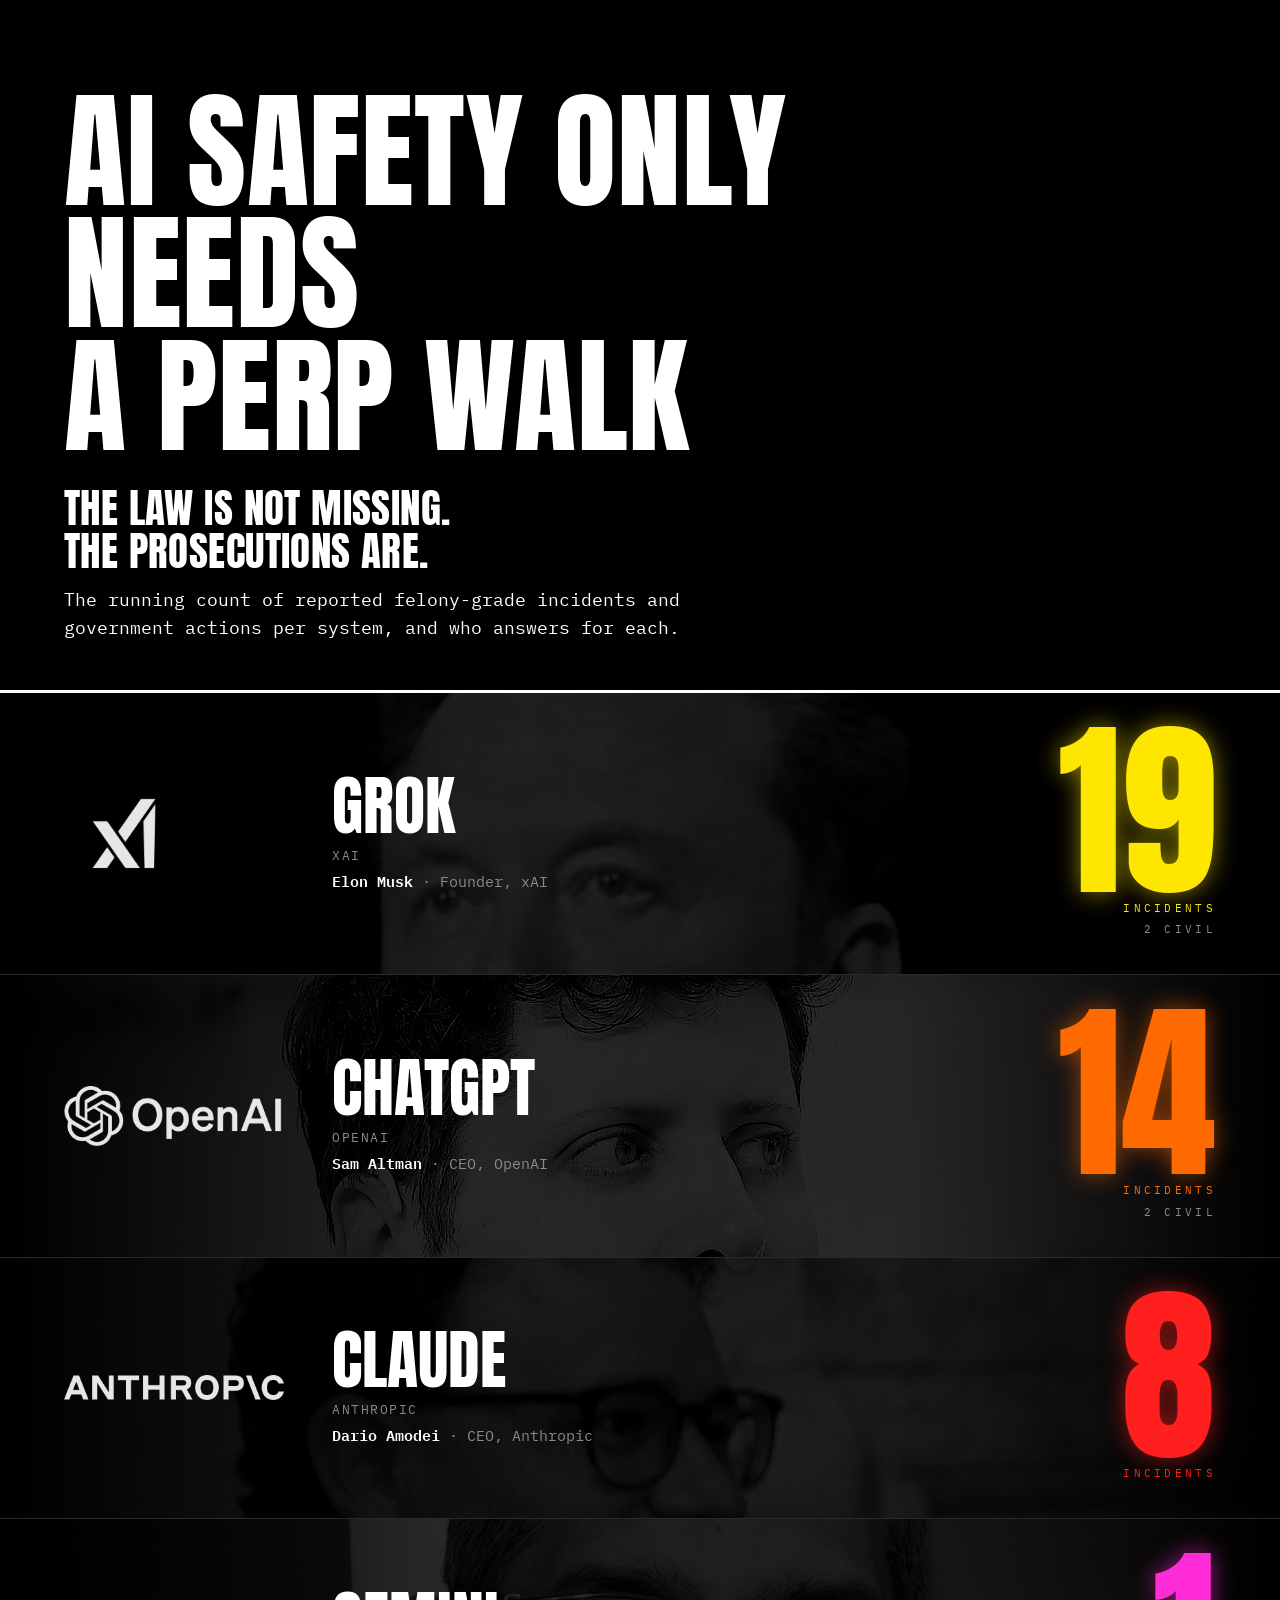
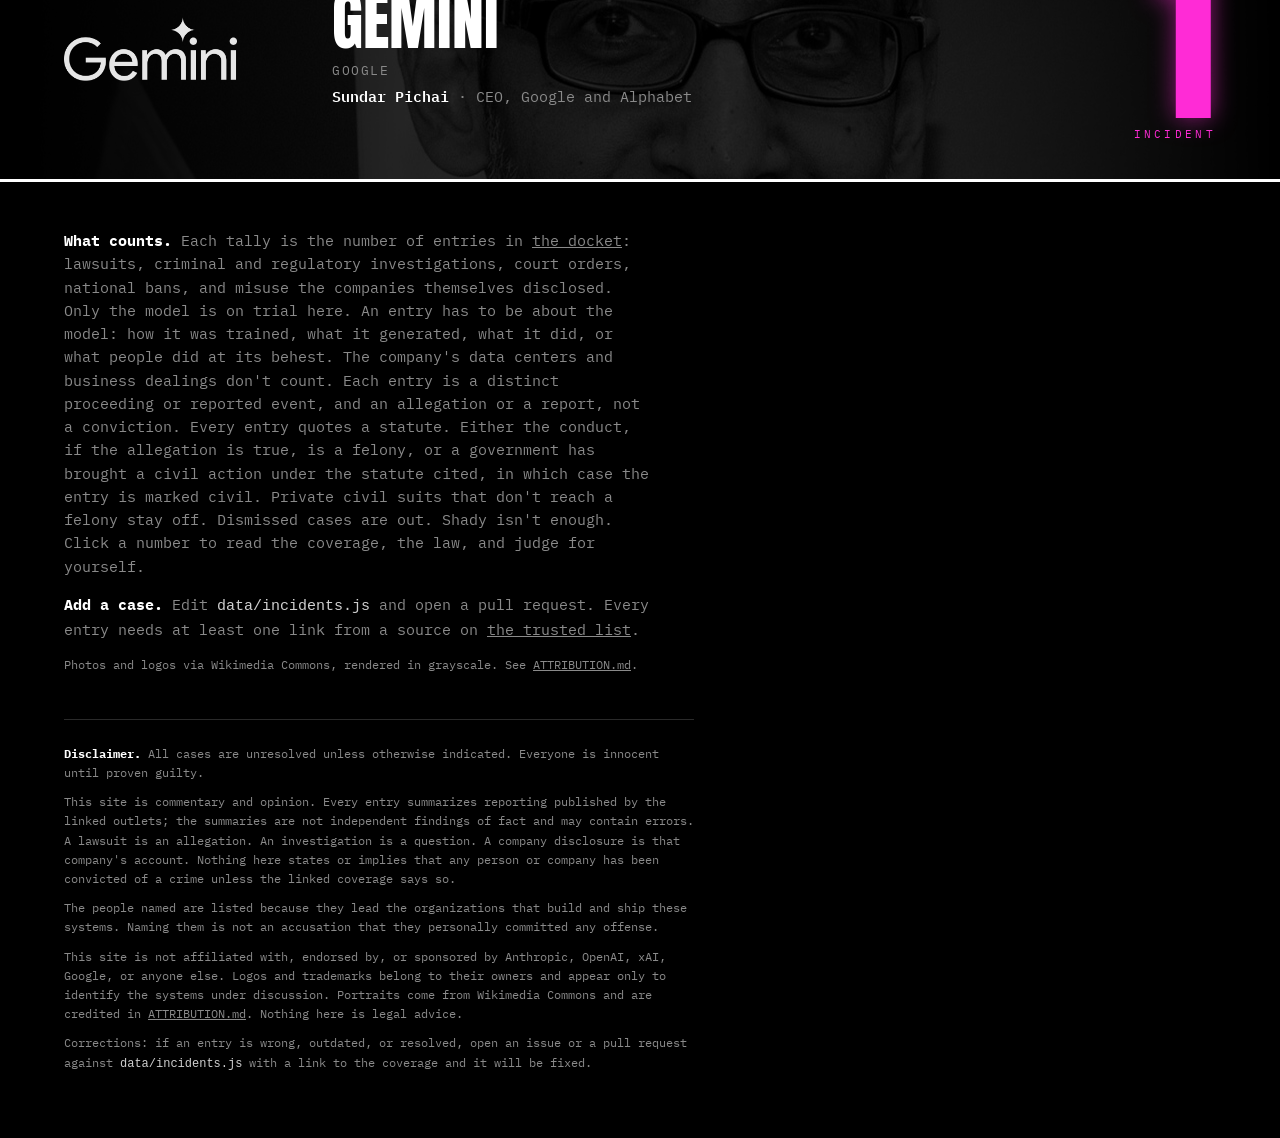
==== commit 63145def: "Masthead: cut the handcuffs line It was the third sentence in a row saying cuffs would fix this, and" ====
--- a/index.html
+++ b/index.html
@@ -18,8 +18,7 @@
 <header class="masthead">
   <h1>AI Safety Only Needs a&nbsp;Perp&nbsp;Walk</h1>
   <h2 class="sub">The law is not missing. The&nbsp;prosecutions&nbsp;are.</h2>
-  <p class="dek">Handcuffs could heal our AI safety woes.</p>
-  <p class="dek dek--fine">The running count of reported felony-grade incidents and government actions per system, and who answers for each.</p>
+  <p class="dek">The running count of reported felony-grade incidents and government actions per system, and who answers for each.</p>
 </header>
 
 <main id="board" class="board" aria-live="polite">
--- a/css/style.css
+++ b/css/style.css
@@ -71,12 +71,6 @@
   margin: 14px 0 0;
   font-size: clamp(15px, 1.5vw, 18px);
   color: var(--ink);
-}
-
-.dek--fine {
-  margin-top: 10px;
-  font-size: 13px;
-  color: var(--mute);
 }
 
 .masthead--small { padding-top: 28px; padding-bottom: 20px; }
